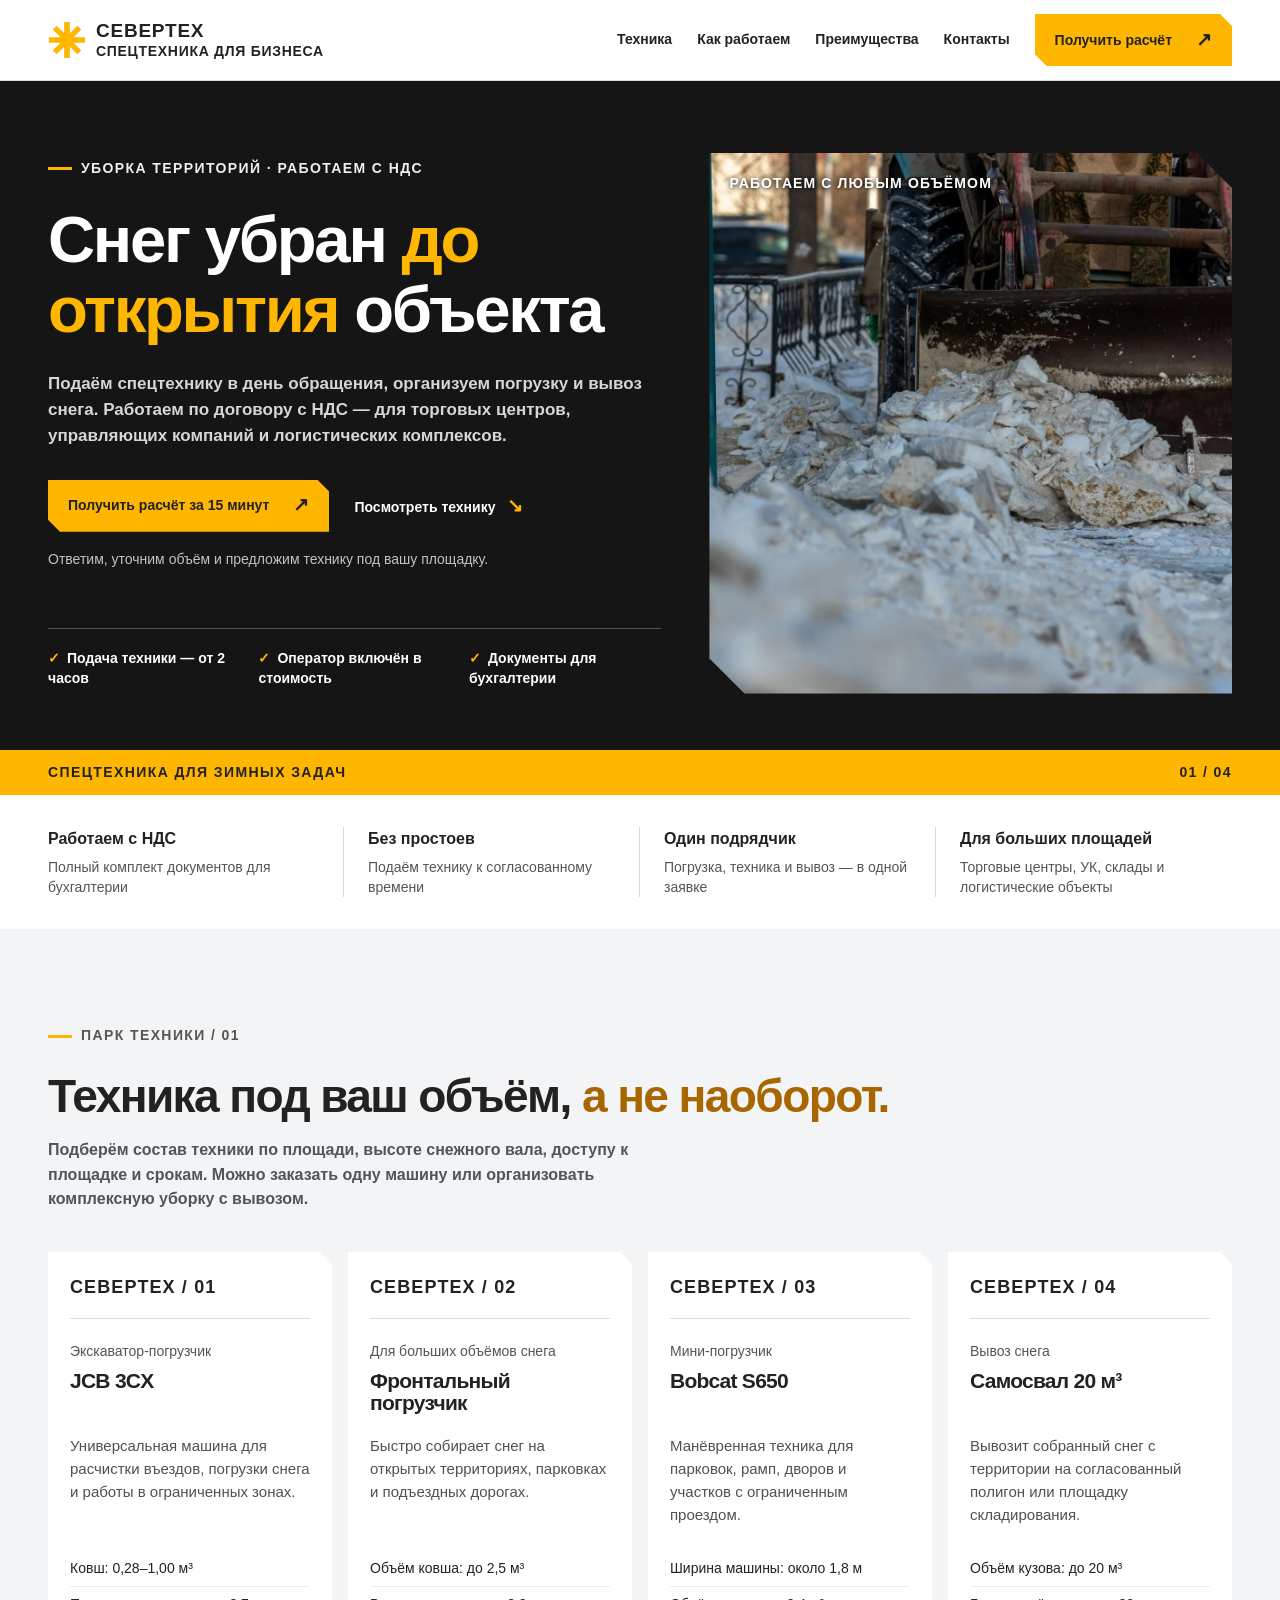
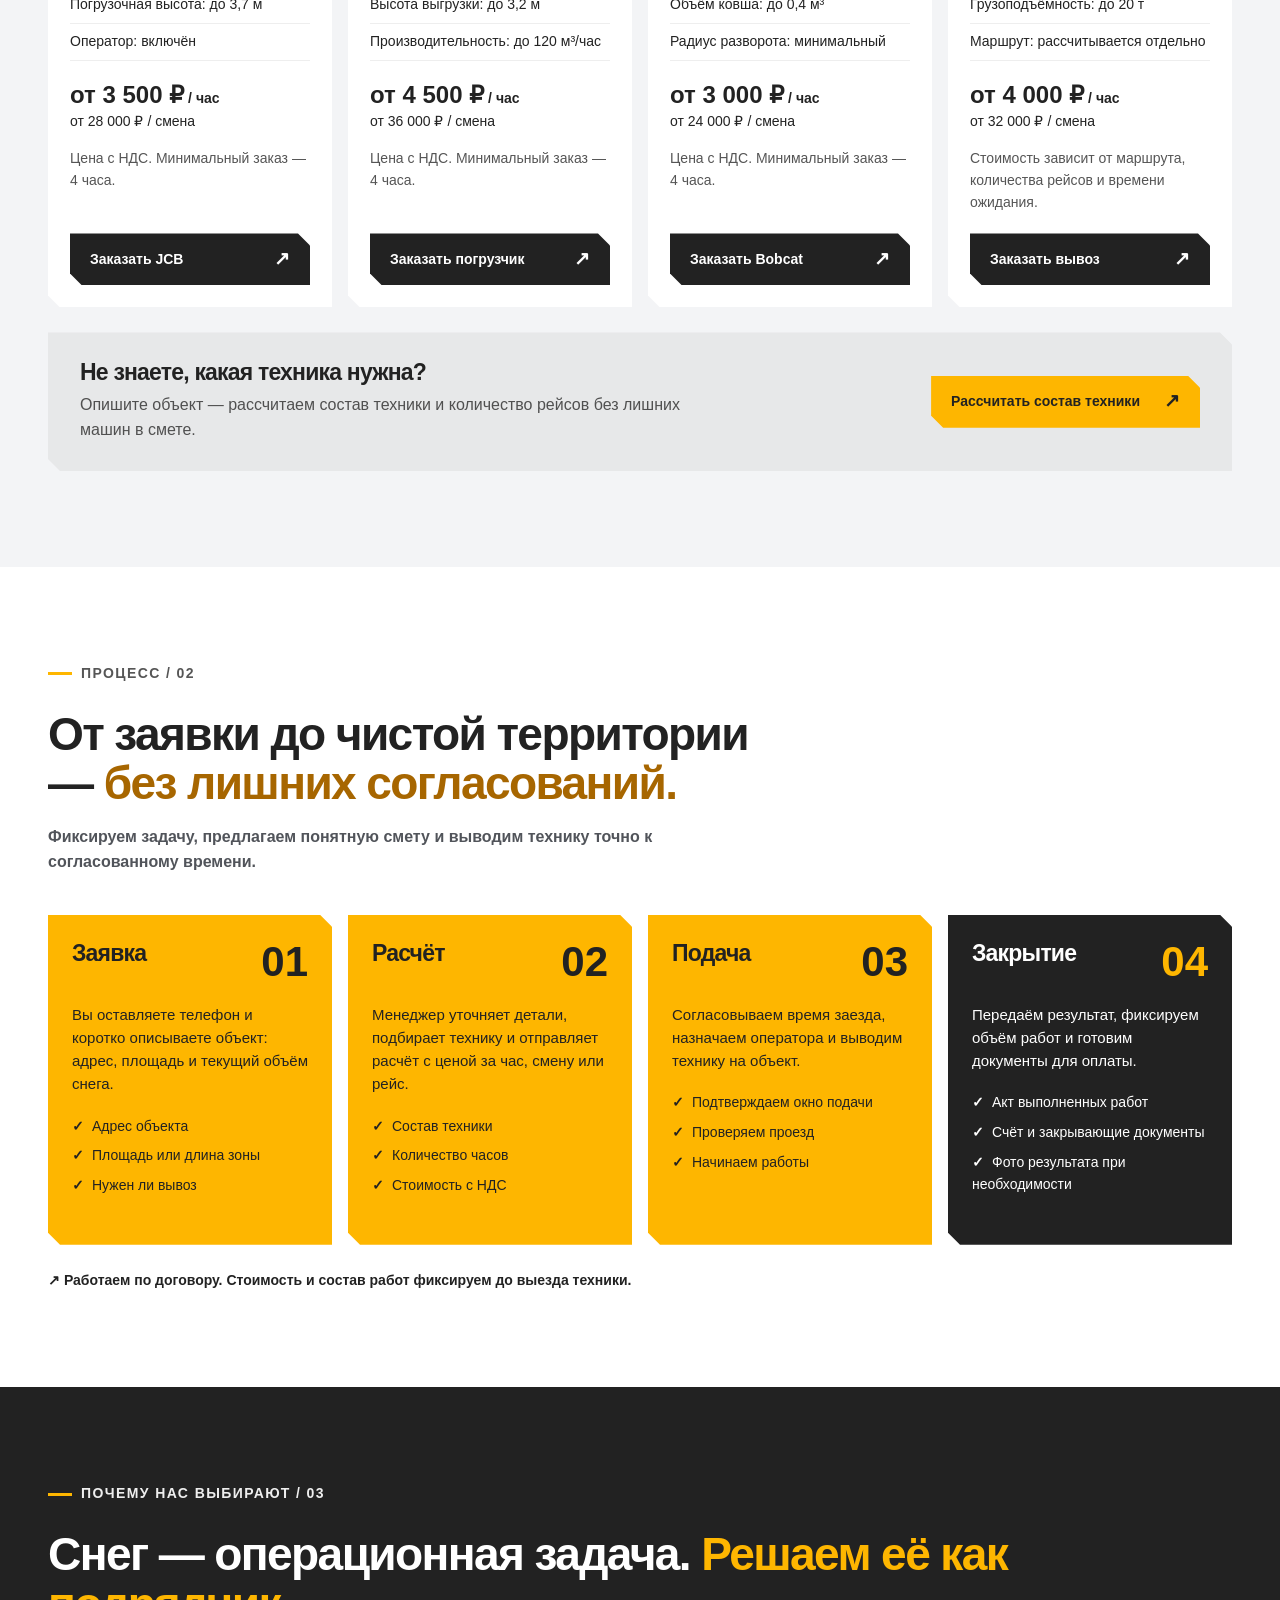
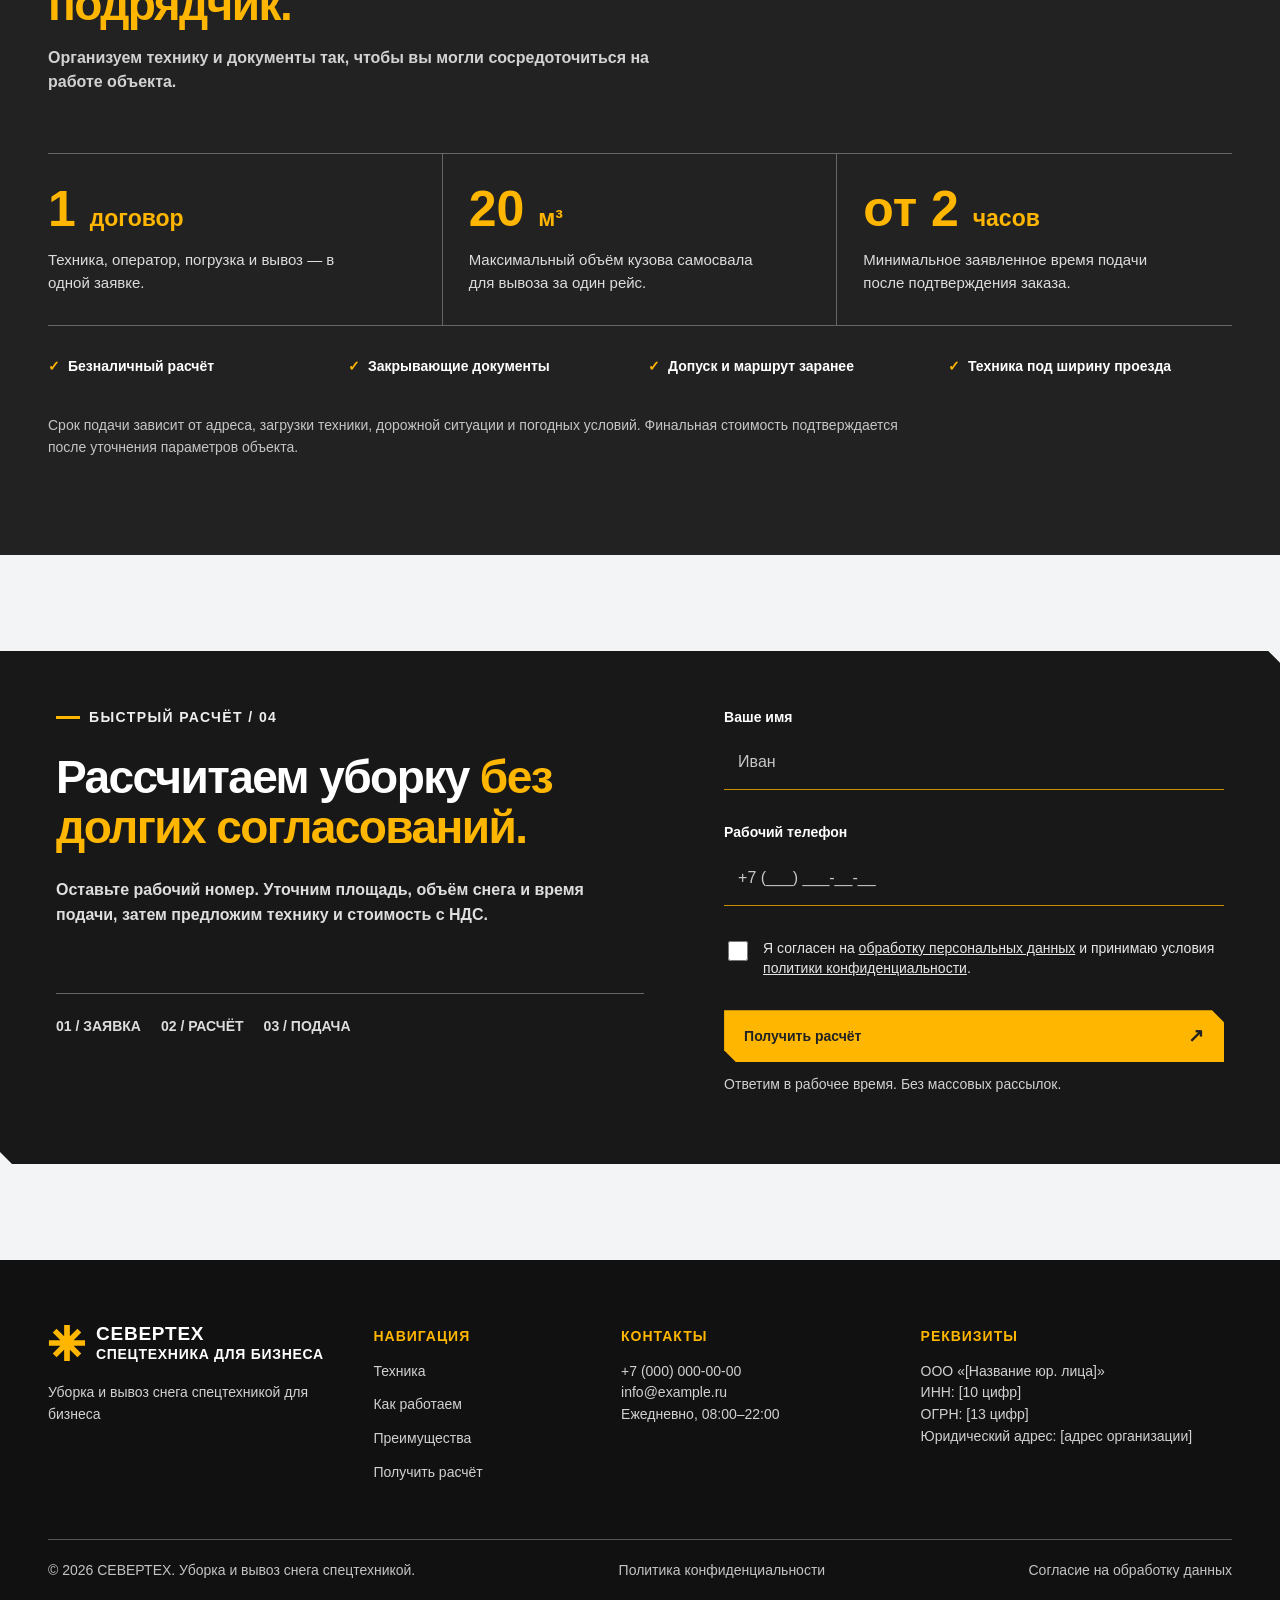
==== severtech/index.html @ ed46f7a3 "Initial commit: 23 clients added" ====
<!doctype html>
<html lang="ru">
<head>
 <meta charset="utf-8">
 <meta name="viewport" content="width=device-width, initial-scale=1">
 <title>Уборка и вывоз снега спецтехникой для бизнеса | СЕВЕРТЕХ</title>
 <meta name="description" content="Уборка территорий, погрузка и вывоз снега спецтехникой. JCB, фронтальные и мини-погрузчики, самосвалы 20 м³. Работаем с НДС. Получите расчёт.">
 <meta property="og:title" content="СЕВЕРТЕХ — уборка и вывоз снега">
 <meta property="og:description" content="Спецтехника для уборки и вывоза снега. Работаем с НДС.">
 <meta property="og:type" content="website">
 <link rel="icon" href="favicon.svg" type="image/svg+xml">
 <link rel="stylesheet" href="assets/css/styles.css">
 <script src="assets/js/database.js" defer></script>
 <script src="assets/js/dynamic.js" defer></script>
 <script src="assets/js/config.js" defer></script>
 <script src="assets/js/main.js" defer></script>
 <script src="assets/js/form.js" defer></script>
 <style>
   /* Фикс шрифтов для динамических элементов */
   .price strong .dyn-price-hour,
   .price span .dyn-price-shift,
   .card-top .dyn-name,
   .card-top .equip-number {
     font: inherit !important;
     color: inherit !important;
     display: inline !important;
     margin: 0 !important;
     padding: 0 !important;
   }

   /* Автоматическое растягивание карточек */
   @media (min-width: 1101px) {
     .equipment-grid {
       grid-template-columns: repeat(auto-fit, minmax(240px, 1fr)) !important;
     }
   }

   /* Фикс мобильной верстки */
   html, body {
     overflow-x: hidden !important;
     max-width: 100vw !important;
   }
   .wrap, .hero-grid, .hero-copy, .section-intro {
     max-width: 100% !important;
     box-sizing: border-box !important;
   }
   @media (max-width: 768px) {
     h1 {
       font-size: clamp(28px, 8vw, 40px) !important;
       word-break: break-word !important;
     }
     .hero-copy p, .eyebrow {
       word-break: break-word !important;
       white-space: normal !important;
     }
     .hero-badge {
       padding: 12px 14px !important;
       min-width: 100px !important;
     }
     .hero-badge strong {
       font-size: 1.4rem !important;
     }
   }

   /* Перенос описаний под заголовки и полужирное начертание для всех подзаголовков */
   .section-intro,
   .advantages-heading {
     display: flex !important;
     flex-direction: column !important;
     align-items: flex-start !important;
     justify-content: flex-start !important;
     gap: 16px !important;
   }
   .section-intro h2,
   .advantages-heading h2 {
     margin-bottom: 0 !important;
   }
   .section-intro > p,
   .advantages-heading > p {
     margin: 0 !important;
     max-width: 620px !important;
     text-align: left !important;
   }
   .hero-copy .lead,
   .section-intro > p,
   .advantages-heading > p,
   .form-copy > p:not(.eyebrow) {
     font-weight: 600 !important;
   }
 </style>
</head>
<body id="top">
 <a class="skip" href="#main">К содержанию</a>
 
 <header class="header" id="header">
   <div class="wrap header-inner">
     <a class="logo" href="#top" aria-label="Севертех — на главную">
       <svg class="logo-mark" viewBox="0 0 40 40" aria-hidden="true">
         <path fill="currentColor" d="M17 1h6v12l8-8 4 4-8 8h12v6H27l8 8-4 4-8-8v12h-6V27l-8 8-4-4 8-8H1v-6h12L5 9l4-4 8 8z" />
       </svg>
       <span><b class="dyn-name">СЕВЕРТЕХ</b><small>СПЕЦТЕХНИКА ДЛЯ БИЗНЕСА</small></span>
     </a>
     <button class="menu-toggle" aria-label="Открыть меню" aria-expanded="false" aria-controls="nav">
       <span aria-hidden="true"></span>
     </button>
     <div class="menu-overlay" hidden></div>
     <nav id="nav" aria-label="Основная навигация">
       <a href="#catalog">Техника</a>
       <a href="#process">Как работаем</a>
       <a href="#advantages">Преимущества</a>
       <a href="#contacts">Контакты</a>
       <a class="btn btn-primary nav-cta" href="#lead-form" data-event="click_header_cta">Получить расчёт <span>↗</span></a>
     </nav>
   </div>
 </header>
 
 <main id="main">
   <section class="hero">
     <div class="wrap hero-grid">
       <div class="hero-copy">
         <p class="eyebrow dyn-nds"><span></span> УБОРКА ТЕРРИТОРИЙ · РАБОТАЕМ С НДС</p>
         <h1>Снег убран <em>до открытия</em> объекта</h1>
         <p class="lead">Подаём спецтехнику в день обращения, организуем погрузку и вывоз снега. Работаем по договору <span class="dyn-nds">с НДС </span>— для торговых центров, управляющих компаний и логистических комплексов.</p>
         <div class="actions">
           <a class="btn btn-primary" href="#lead-form" data-event="click_hero_primary_cta">Получить расчёт за 15 минут <span>↗</span></a>
           <a class="text-link" href="#catalog">Посмотреть технику <span>↘</span></a>
         </div>
         <p class="micro">Ответим, уточним объём и предложим технику под вашу площадку.</p>
         <div class="hero-benefits">
           <span>Подача техники — от 2 часов</span>
           <span>Оператор включён в стоимость</span>
           <span>Документы для бухгалтерии</span>
         </div>
       </div>
       <div class="hero-visual">
         <img src="assets/img/hero.webp" width="1800" height="1200" alt="Погрузчик расчищает снег на городской территории">
         <div class="photo-label">РАБОТАЕМ С ЛЮБЫМ ОБЪЁМОМ</div>
       </div>
     </div>
     <div class="hero-bottom">
       <div class="wrap">СПЕЦТЕХНИКА ДЛЯ ЗИМНЫХ ЗАДАЧ <span>01 / 04</span></div>
     </div>
   </section>
   
   <section class="trust">
     <div class="wrap trust-grid">
       <div class="dyn-nds">
         <b>Работаем с НДС</b>
         <p>Полный комплект документов для бухгалтерии</p>
       </div>
       <div>
         <b>Без простоев</b>
         <p>Подаём технику к согласованному времени</p>
       </div>
       <div>
         <b>Один подрядчик</b>
         <p>Погрузка, техника и вывоз — в одной заявке</p>
       </div>
       <div>
         <b>Для больших площадей</b>
         <p>Торговые центры, УК, склады и логистические объекты</p>
       </div>
     </div>
   </section>
   
   <section id="catalog" class="section catalog">
     <div class="wrap">
       <div class="section-intro">
         <div>
           <p class="eyebrow dark-eye"><span></span> ПАРК ТЕХНИКИ / 01</p>
           <h2>Техника под ваш объём, <em>а не наоборот.</em></h2>
         </div>
         <p>Подберём состав техники по площади, высоте снежного вала, доступу к площадке и срокам. Можно заказать одну машину или организовать комплексную уборку с вывозом.</p>
       </div>
       <div class="equipment-grid">
         <article class="equipment" id="equip-jcb">
           <div class="card-top"><span><i class="dyn-name">СЕВЕРТЕХ</i> / <i class="equip-number">01</i></span></div>
           <p class="card-type">Экскаватор-погрузчик</p>
           <h3>JCB 3CX</h3>
           <p class="card-desc">Универсальная машина для расчистки въездов, погрузки снега и работы в ограниченных зонах.</p>
           <ul>
             <li>Ковш: 0,28–1,00 м³</li>
             <li>Погрузочная высота: до 3,7 м</li>
             <li>Оператор: включён</li>
           </ul>
           <div class="price">
             <strong>от <i class="dyn-price-hour">3 500</i> ₽<small> / час</small></strong>
             <span>от <i class="dyn-price-shift">28 000</i> ₽ / смена</span>
           </div>
           <p class="card-note"><span class="dyn-nds">Цена с НДС. </span>Минимальный заказ — 4 часа.</p>
           <a class="btn btn-dark" href="#lead-form" data-event="click_equipment_card_cta">Заказать JCB<span aria-hidden="true">↗</span></a>
         </article>
         
         <article class="equipment" id="equip-loader">
           <div class="card-top"><span><i class="dyn-name">СЕВЕРТЕХ</i> / <i class="equip-number">02</i></span></div>
           <p class="card-type">Для больших объёмов снега</p>
           <h3>Фронтальный погрузчик</h3>
           <p class="card-desc">Быстро собирает снег на открытых территориях, парковках и подъездных дорогах.</p>
           <ul>
             <li>Объём ковша: до 2,5 м³</li>
             <li>Высота выгрузки: до 3,2 м</li>
             <li>Производительность: до 120 м³/час</li>
           </ul>
           <div class="price">
             <strong>от <i class="dyn-price-hour">4 500</i> ₽<small> / час</small></strong>
             <span>от <i class="dyn-price-shift">36 000</i> ₽ / смена</span>
           </div>
           <p class="card-note"><span class="dyn-nds">Цена с НДС. </span>Минимальный заказ — 4 часа.</p>
           <a class="btn btn-dark" href="#lead-form" data-event="click_equipment_card_cta">Заказать погрузчик<span aria-hidden="true">↗</span></a>
         </article>
         
         <article class="equipment" id="equip-bobcat">
           <div class="card-top"><span><i class="dyn-name">СЕВЕРТЕХ</i> / <i class="equip-number">03</i></span></div>
           <p class="card-type">Мини-погрузчик</p>
           <h3>Bobcat S650</h3>
           <p class="card-desc">Манёвренная техника для парковок, рамп, дворов и участков с ограниченным проездом.</p>
           <ul>
             <li>Ширина машины: около 1,8 м</li>
             <li>Объём ковша: до 0,4 м³</li>
             <li>Радиус разворота: минимальный</li>
           </ul>
           <div class="price">
             <strong>от <i class="dyn-price-hour">3 000</i> ₽<small> / час</small></strong>
             <span>от <i class="dyn-price-shift">24 000</i> ₽ / смена</span>
           </div>
           <p class="card-note"><span class="dyn-nds">Цена с НДС. </span>Минимальный заказ — 4 часа.</p>
           <a class="btn btn-dark" href="#lead-form" data-event="click_equipment_card_cta">Заказать Bobcat<span aria-hidden="true">↗</span></a>
         </article>
         
         <article class="equipment" id="equip-dump">
           <div class="card-top"><span><i class="dyn-name">СЕВЕРТЕХ</i> / <i class="equip-number">04</i></span></div>
           <p class="card-type">Вывоз снега</p>
           <h3>Самосвал 20 м³</h3>
           <p class="card-desc">Вывозит собранный снег с территории на согласованный полигон или площадку складирования.</p>
           <ul>
             <li>Объём кузова: до 20 м³</li>
             <li>Грузоподъёмность: до 20 т</li>
             <li>Маршрут: рассчитывается отдельно</li>
           </ul>
           <div class="price">
             <strong>от <i class="dyn-price-hour">4 000</i> ₽<small> / час</small></strong>
             <span>от <i class="dyn-price-shift">32 000</i> ₽ / смена</span>
           </div>
           <p class="card-note">Стоимость зависит от маршрута, количества рейсов и времени ожидания.</p>
           <a class="btn btn-dark" href="#lead-form" data-event="click_equipment_card_cta">Заказать вывоз<span aria-hidden="true">↗</span></a>
         </article>
       </div>
       <div class="catalog-bottom">
         <div>
           <h3>Не знаете, какая техника нужна?</h3>
           <p>Опишите объект — рассчитаем состав техники и количество рейсов без лишних машин в смете.</p>
         </div>
         <a class="btn btn-primary" href="#lead-form" data-event="click_catalog_cta">Рассчитать состав техники <span>↗</span></a>
       </div>
     </div>
   </section>
   
   <section id="process" class="section process">
     <div class="wrap">
       <div class="section-intro">
         <div>
           <p class="eyebrow dark-eye"><span></span> ПРОЦЕСС / 02</p>
           <h2>От заявки до чистой территории — <em>без лишних согласований.</em></h2>
         </div>
         <p>Фиксируем задачу, предлагаем понятную смету и выводим технику точно к согласованному времени.</p>
       </div>
       <div class="steps">
         <article class="step">
           <div class="step-head">
             <h3>Заявка</h3>
             <span>01</span>
           </div>
           <p>Вы оставляете телефон и коротко описываете объект: адрес, площадь и текущий объём снега.</p>
           <ul>
             <li>Адрес объекта</li>
             <li>Площадь или длина зоны</li>
             <li>Нужен ли вывоз</li>
           </ul>
         </article>
         <article class="step">
           <div class="step-head">
             <h3>Расчёт</h3>
             <span>02</span>
           </div>
           <p>Менеджер уточняет детали, подбирает технику и отправляет расчёт с ценой за час, смену или рейс.</p>
           <ul>
             <li>Состав техники</li>
             <li>Количество часов</li>
             <li class="dyn-nds">Стоимость с НДС</li>
           </ul>
         </article>
         <article class="step">
           <div class="step-head">
             <h3>Подача</h3>
             <span>03</span>
           </div>
           <p>Согласовываем время заезда, назначаем оператора и выводим технику на объект.</p>
           <ul>
             <li>Подтверждаем окно подачи</li>
             <li>Проверяем проезд</li>
             <li>Начинаем работы</li>
           </ul>
         </article>
         <article class="step">
           <div class="step-head">
             <h3>Закрытие</h3>
             <span>04</span>
           </div>
           <p>Передаём результат, фиксируем объём работ и готовим документы для оплаты.</p>
           <ul>
             <li>Акт выполненных работ</li>
             <li>Счёт и закрывающие документы</li>
             <li>Фото результата при необходимости</li>
           </ul>
         </article>
       </div>
       <p class="process-note">↗   Работаем по договору. Стоимость и состав работ фиксируем до выезда техники.</p>
     </div>
   </section>
   
   <section id="advantages" class="section advantages">
     <div class="wrap">
       <p class="eyebrow"><span></span> ПОЧЕМУ НАС ВЫБИРАЮТ / 03</p>
       <div class="advantages-heading">
         <h2>Снег — операционная задача. <em>Решаем её как подрядчик.</em></h2>
         <p>Организуем технику и документы так, чтобы вы могли сосредоточиться на работе объекта.</p>
       </div>
       <div class="stats">
         <div>
           <strong>1 <small>договор</small></strong>
           <p>Техника, оператор, погрузка и вывоз — в одной заявке.</p>
         </div>
         <div>
           <strong>20 <small>м³</small></strong>
           <p>Максимальный объём кузова самосвала для вывоза за один рейс.</p>
         </div>
         <div>
           <strong>от 2 <small>часов</small></strong>
           <p>Минимальное заявленное время подачи после подтверждения заказа.</p>
         </div>
       </div>
       <div class="adv-list">
         <span>Безналичный расчёт</span>
         <span class="dyn-nds">Закрывающие документы</span>
         <span>Допуск и маршрут заранее</span>
         <span>Техника под ширину проезда</span>
       </div>
       <p class="disclaimer">Срок подачи зависит от адреса, загрузки техники, дорожной ситуации и погодных условий. Финальная стоимость подтверждается после уточнения параметров объекта.</p>
     </div>
   </section>
   
   <section id="lead-form" class="section lead-section">
     <style>
       #lead-form .form-box input.bg-transparent {
         background: transparent;
         border: 0;
         border-bottom: 1px solid #c98d00;
         border-radius: 0;
         color: #fff;
       }
       #lead-form .form-box input.bg-transparent::placeholder {
         color: #c7c7c7;
         opacity: 1;
       }
       #lead-form .form-box input.bg-transparent:focus {
         outline: none;
         border-bottom-color: #feb600;
         box-shadow: 0 2px 0 #feb600;
       }
       #lead-form .form-box input.bg-transparent:-webkit-autofill {
         -webkit-background-clip: text;
         -webkit-text-fill-color: #fff;
       }
     </style>

     <div class="wrap form-panel">
       <div class="form-copy">
         <p class="eyebrow"><span></span> БЫСТРЫЙ РАСЧЁТ / 04</p>
         <h2>Рассчитаем уборку <em>без долгих согласований.</em></h2>
         <p>Оставьте рабочий номер. Уточним площадь, объём снега и время подачи, затем предложим технику и стоимость <span class="dyn-nds">с НДС</span>.</p>
         <div class="form-benefit">
           <span>01 / ЗАЯВКА</span>
           <span>02 / РАСЧЁТ</span>
           <span>03 / ПОДАЧА</span>
         </div>
       </div>

       <div class="form-box">
         <form id="form" novalidate>
           <label for="name">Ваше имя</label>
           <input id="name" name="name" class="bg-transparent" placeholder="Иван" autocomplete="name" required>
           <p class="error" id="name-error" aria-live="polite"></p>
           
           <label for="phone">Рабочий телефон</label>
           <input id="phone" name="phone" class="bg-transparent" type="tel" inputmode="tel" placeholder="+7 (___) ___-__-__" autocomplete="tel" aria-describedby="phone-error" required>
           <p class="error" id="phone-error" aria-live="polite"></p>
           
           <label class="consent">
             <input type="checkbox" name="consent" required>
             <span>Я согласен на <a href="legal/personal-data-consent.html">обработку персональных данных</a> и принимаю условия <a href="legal/privacy-policy.html">политики конфиденциальности</a>.</span>
           </label>
           <p class="error" id="consent-error" aria-live="polite"></p>
           
           <button class="btn btn-primary form-submit" type="submit">Получить расчёт <span>↗</span></button>
           <p class="form-micro">Ответим в рабочее время. Без массовых рассылок.</p>
           <div class="form-message" role="status" aria-live="polite"></div>
         </form>

         <div id="success" hidden tabindex="-1">
           <p class="eyebrow"><span></span> ГОТОВО</p>
           <h3>Заявка принята</h3>
           <p>Спасибо. Мы уточним параметры объекта и свяжемся с вами для расчёта.</p>
           <button class="btn btn-primary" id="reset-form">Вернуться к странице ↗</button>
         </div>
       </div>
     </div>
   </section>
 </main>
 
 <footer id="contacts">
   <div class="wrap">
     <div class="footer-grid">
       <div>
         <a class="logo" href="#top">
           <svg class="logo-mark" viewBox="0 0 40 40" aria-hidden="true">
             <path fill="currentColor" d="M17 1h6v12l8-8 4 4-8 8h12v6H27l8 8-4 4-8-8v12h-6V27l-8 8-4-4 8-8H1v-6h12L5 9l4-4 8 8z" />
           </svg>
           <span><b class="dyn-name">СЕВЕРТЕХ</b><small>СПЕЦТЕХНИКА ДЛЯ БИЗНЕСА</small></span>
         </a>
         <p>Уборка и вывоз снега спецтехникой для бизнеса</p>
       </div>
       <div>
         <b>НАВИГАЦИЯ</b>
         <a href="#catalog">Техника</a>
         <a href="#process">Как работаем</a>
         <a href="#advantages">Преимущества</a>
         <a href="#lead-form">Получить расчёт</a>
       </div>
       <div>
         <b>КОНТАКТЫ</b>
         <p><span class="dyn-phone">+7 (000) 000-00-00</span><br>info@example.ru<br>Ежедневно, 08:00–22:00</p>
       </div>
       <div>
         <b>РЕКВИЗИТЫ</b>
         <p>ООО «[Название юр. лица]»<br>ИНН: [10 цифр]<br>ОГРН: [13 цифр]<br>Юридический адрес: [адрес организации]</p>
       </div>
     </div>
     <div class="footer-bottom">
       <span>© 2026 <span class="dyn-name">СЕВЕРТЕХ</span>. Уборка и вывоз снега спецтехникой.</span>
       <a href="legal/privacy-policy.html">Политика конфиденциальности</a>
       <a href="legal/personal-data-consent.html">Согласие на обработку данных</a>
     </div>
   </div>
 </footer>
</body>
</html>
---- severtech/assets/css/styles.css ----
:root{--dark:#222;--black:#151515;--orange:#feb600;--muted:#575b60;--line:#d9d9d6;--light:#f3f4f6;--clip:polygon(0 0,calc(100% - 12px) 0,100% 12px,100% 100%,12px 100%,0 calc(100% - 12px))}*{box-sizing:border-box}html{scroll-behavior:smooth}body{margin:0;color:var(--dark);font:16px/1.55 Inter,Arial,sans-serif}body.menu-open{overflow:hidden}h1,h2,h3,p{margin:0}h1,h2,h3{line-height:1.08;letter-spacing:-.035em}h1{font-size:clamp(42px,5.1vw,70px);font-weight:800}h2{font-size:clamp(32px,3.6vw,48px);font-weight:800}h3{font-size:23px}em{font-style:normal;color:var(--orange)}a{color:inherit;text-decoration:none}a:hover{text-decoration:underline}button,input{font:inherit}button{cursor:pointer}img{display:block;max-width:100%}.wrap{max-width:1296px;margin:auto;padding:0 48px}.skip{position:fixed;z-index:999;top:-80px;left:16px;background:white;color:#111;padding:12px}.skip:focus{top:8px}:focus-visible{outline:3px solid #fff;outline-offset:4px;box-shadow:0 0 0 6px #222}section[id],footer[id]{scroll-margin-top:96px}.header{position:sticky;top:0;z-index:30;background:#fff;border-bottom:1px solid #ddd}.header-inner{height:80px;display:flex;align-items:center;gap:32px;justify-content:space-between}.logo{display:inline-flex;align-items:center;gap:10px;line-height:1.1}.logo:hover{text-decoration:none}.logo-mark{width:38px;height:38px;flex:none;color:var(--orange)}.logo b{display:block;font-size:19px;letter-spacing:.04em}.logo small{font-size:14px;font-weight:700;letter-spacing:.05em}.header nav{display:flex;gap:25px;align-items:center;font-weight:700;font-size:14px}.btn{display:inline-flex;align-items:center;justify-content:space-between;gap:24px;min-height:52px;padding:14px 20px;font-size:14px;line-height:1.2;font-weight:800;border:0;clip-path:var(--clip);transition:transform .18s,background .18s;text-decoration:none}.btn:hover{transform:translateY(-2px);text-decoration:none}.btn span{font-size:19px}.btn-primary{background:var(--orange);color:#222}.btn-primary:hover{background:#e5a500}.btn-dark{background:#222;color:white}.btn-dark:hover{background:#feb600;color:#222}.menu-toggle,.menu-overlay{display:none}.hero{background:var(--black);color:#fff}.hero-grid{display:grid;grid-template-columns:1.08fr .92fr;gap:48px;padding-top:72px;padding-bottom:56px}.hero-copy{padding:5px 0}.eyebrow{font-size:14px;font-weight:800;letter-spacing:.1em;color:#eee;display:flex;align-items:center;gap:9px;margin-bottom:25px}.eyebrow span{display:inline-block;width:24px;height:3px;background:var(--orange)}.hero h1{max-width:690px}.lead{font-size:17px;color:#d6d6d6;max-width:595px;margin:25px 0 30px}.actions{display:flex;align-items:center;gap:25px}.text-link{font-weight:700;font-size:14px}.text-link span{color:var(--orange);font-size:19px;margin-left:8px}.micro{margin-top:17px;color:#c3c3c3;font-size:14px}.hero-benefits{display:grid;grid-template-columns:repeat(3,1fr);gap:18px;border-top:1px solid #555;margin-top:58px;padding-top:20px}.hero-benefits span{font-size:14px;font-weight:700;line-height:1.4}.hero-benefits span:before{content:'✓';color:var(--orange);margin-right:7px}.hero-visual{position:relative;min-height:480px;align-self:stretch;clip-path:polygon(0 0,calc(100% - 35px) 0,100% 35px,100% 100%,35px 100%,0 calc(100% - 35px))}.hero-visual img{width:100%;height:100%;object-fit:cover;position:absolute;inset:0}.photo-label{position:absolute;top:20px;left:20px;right:20px;color:white;font-size:14px;font-weight:800;letter-spacing:.08em;text-shadow:0 1px 5px #000;display:flex;justify-content:space-between}.hero-badge{position:absolute;bottom:0;right:0;background:var(--orange);color:#222;padding:22px 31px 30px;min-width:175px}.hero-badge strong{display:block;font-size:38px;line-height:1}.hero-badge span{display:block;font-size:14px;line-height:1.3;margin-top:10px;font-weight:700}.hero-bottom{background:#feb600;color:#222;font-size:14px;font-weight:800;letter-spacing:.1em;padding:12px 0}.hero-bottom .wrap{display:flex;justify-content:space-between}.trust{background:#fff}.trust-grid{display:grid;grid-template-columns:repeat(4,1fr);padding-top:32px;padding-bottom:32px}.trust-grid>div{padding:0 24px;border-right:1px solid var(--line)}.trust-grid>div:first-child{padding-left:0}.trust-grid>div:last-child{border:0}.trust-grid b{font-size:16px}.trust-grid p{font-size:14px;color:#555;margin-top:6px;line-height:1.4}.section{padding:96px 0}.catalog{background:var(--light)}.section-intro{display:grid;grid-template-columns:1.25fr .75fr;gap:70px;align-items:end;margin-bottom:40px}.dark-eye{color:#565656}.section-intro h2 em{color:#a76600}.section-intro>p{color:#51545a;max-width:500px}.equipment-grid{display:grid;grid-template-columns:repeat(4,minmax(0,1fr));gap:16px}.equipment{background:#fff;clip-path:var(--clip);padding:22px;display:flex;flex-direction:column;min-width:0}.card-top{display:flex;justify-content:space-between;border-bottom:1px solid #ddd;padding-bottom:16px;color:#666;font-size:14px;font-weight:800;letter-spacing:.08em}.card-top span:last-child{color:#222;font-size:18px}.card-type{font-size:14px;color:#52555a;margin:22px 0 7px}.equipment h3{font-size:21px;min-height:47px}.card-desc{font-size:15px;margin:17px 0;color:#4e5154;min-height:100px}.equipment ul,.step ul{list-style:none;padding:0;margin:0}.equipment li{font-size:14px;padding:7px 0;border-bottom:1px solid #eee}.price{margin-top:22px;display:flex;flex-direction:column;gap:4px}.price strong{font-size:24px;line-height:1}.price small{font-size:14px}.price span{font-size:14px}.card-note{font-size:14px;color:#555;margin:16px 0 20px;min-height:65px}.equipment .btn{margin-top:auto}.catalog-bottom{background:#e7e8e9;margin-top:25px;padding:28px 32px;display:flex;align-items:center;justify-content:space-between;gap:30px;clip-path:var(--clip)}.catalog-bottom p{margin-top:8px;color:#505050;max-width:650px}.process .section-intro h2{max-width:700px}.steps{display:grid;grid-template-columns:repeat(4,1fr);gap:16px}.step{background:var(--orange);clip-path:var(--clip);padding:26px 24px 30px;min-height:330px}.step:nth-child(4){background:#222;color:white}.step-head{display:flex;align-items:start;justify-content:space-between;gap:10px}.step-head span{font-size:42px;line-height:1;font-weight:800}.step:nth-child(4) .step-head span{color:var(--orange)}.step p{margin:20px 0;font-size:15px}.step li{font-size:14px;margin:8px 0}.step li:before{content:'✓';font-weight:800;margin-right:8px}.process-note{margin-top:25px;font-size:14px;font-weight:700}.advantages{background:#222;color:#fff}.advantages-heading{display:grid;grid-template-columns:1.2fr .6fr;gap:80px;align-items:end}.advantages-heading p{color:#d2d2d2}.stats{display:grid;grid-template-columns:repeat(3,1fr);margin-top:58px;border-top:1px solid #666;border-bottom:1px solid #666}.stats>div{padding:30px 26px;border-right:1px solid #666}.stats>div:first-child{padding-left:0}.stats>div:last-child{border:0}.stats strong{font-size:50px;line-height:1;font-weight:800;color:#feb600}.stats small{font-size:23px}.stats p{margin-top:14px;color:#ddd;max-width:290px;font-size:15px}.adv-list{display:grid;grid-template-columns:repeat(4,1fr);gap:16px;margin-top:30px;font-weight:700;font-size:14px}.adv-list span:before{content:'✓';color:var(--orange);margin-right:8px}.disclaimer{font-size:14px;color:#c5c5c5;margin-top:38px;max-width:850px}.lead-section{background:#f3f4f6}.form-panel{background:#181818;color:#fff;display:grid;grid-template-columns:1fr .85fr;gap:80px;padding:56px;clip-path:var(--clip)}.form-copy h2{max-width:600px}.form-copy>p:not(.eyebrow){margin-top:25px;color:#dedede;max-width:530px}.form-benefit{border-top:1px solid #666;display:flex;flex-wrap:wrap;gap:20px;padding-top:22px;margin-top:65px;font-size:14px;font-weight:800;color:#ddd}.form-box label:not(.consent){display:block;font-size:14px;font-weight:700;margin:0 0 8px}.form-box input:not([type=checkbox]){display:block;width:100%;border:1px solid #aaa;background:#fff;color:#222;padding:14px;min-height:52px}.form-box input::placeholder{color:#626262}.error{color:#ffb5a8;font-size:14px;min-height:21px;margin:3px 0 8px}.consent{display:flex;gap:12px;font-size:14px;line-height:1.45;color:#e7e7e7}.consent input{width:20px;height:20px;flex:none;accent-color:#feb600}.consent a{text-decoration:underline}.form-submit{width:100%}.form-submit:disabled{opacity:.65;cursor:wait}.form-micro{font-size:14px;color:#d0d0d0;margin-top:12px}.form-message{font-size:14px;color:#ffd1c8;margin-top:12px}#success h3{font-size:32px;margin-bottom:14px}#success p:not(.eyebrow){margin-bottom:25px}footer{background:#111;color:#eee;padding:64px 0 25px}.footer-grid{display:grid;grid-template-columns:1.1fr .8fr 1fr 1.2fr;gap:40px}.footer-grid>div>b{font-size:14px;letter-spacing:.07em;color:#feb600}.footer-grid p,.footer-grid a:not(.logo){display:block;font-size:14px;color:#d1d1d1;margin-top:12px}.footer-grid .logo{color:#fff}.footer-bottom{border-top:1px solid #555;display:flex;gap:25px;justify-content:space-between;margin-top:55px;padding-top:20px;color:#c4c4c4;font-size:14px}@media(max-width:1100px){.wrap{padding-left:32px;padding-right:32px}.header nav{gap:16px}.hero-grid{gap:25px}.equipment-grid,.steps{grid-template-columns:repeat(2,1fr)}.card-desc,.equipment h3,.card-note{min-height:0}.card-note{flex:1}.step{min-height:260px}}@media(max-width:1000px){.header-inner{height:68px}.menu-toggle{display:block;margin-left:auto;border:1px solid #222;background:#fff;min-width:44px;min-height:44px;font-size:22px}.menu-overlay:not([hidden]){display:block;position:fixed;inset:68px 0 0;background:#0009;z-index:1}.header nav{position:fixed;z-index:2;top:68px;right:0;background:#fff;width:min(100%,360px);padding:24px 24px 32px;display:none;align-items:stretch;flex-direction:column;gap:0;max-height:calc(100vh - 68px);overflow:auto}.header nav.open{display:flex}.header nav>a:not(.btn){padding:13px 0;border-bottom:1px solid #ddd}.nav-cta{margin-top:24px}.hero-grid{grid-template-columns:1fr;padding-top:48px}.hero-visual{min-height:400px}.hero-benefits{margin-top:36px}.trust-grid{grid-template-columns:repeat(2,1fr);gap:24px}.trust-grid>div,.trust-grid>div:first-child{padding:0;border:0}.section-intro,.advantages-heading{grid-template-columns:1fr;gap:20px}.section{padding:72px 0}.form-panel{grid-template-columns:1fr;gap:35px}.form-benefit{margin-top:30px}.footer-grid{grid-template-columns:repeat(2,1fr)}}@media(max-width:520px){.wrap{padding-left:16px;padding-right:16px}.hero-grid{padding-top:40px}.hero h1{font-size:42px}.lead{font-size:16px}.actions{display:flex;align-items:stretch;flex-direction:column;gap:18px}.actions .text-link{padding:8px 0}.hero-benefits{grid-template-columns:1fr;gap:12px}.hero-visual{min-height:300px}.trust-grid{grid-template-columns:1fr;gap:18px}.section{padding:64px 0}.equipment-grid,.steps,.stats,.adv-list{grid-template-columns:1fr}.catalog-bottom{align-items:stretch;flex-direction:column;padding:24px}.step{min-height:0}.stats>div,.stats>div:first-child{padding:24px 0;border-right:0;border-bottom:1px solid #666}.stats>div:last-child{border:0}.form-panel{padding:32px 22px}.footer-grid{grid-template-columns:1fr;gap:28px}.footer-bottom{flex-direction:column;gap:12px}.hero-bottom .wrap{gap:10px;font-size:14px}.btn{width:100%}}@media(prefers-reduced-motion:reduce){html{scroll-behavior:auto}*,*:before,*:after{transition:none!important;animation:none!important}.btn:hover{transform:none}}

.menu-toggle span,.menu-toggle span:before,.menu-toggle span:after{display:block;width:20px;height:2px;background:#222;position:relative;margin:auto}.menu-toggle span:before,.menu-toggle span:after{content:"";position:absolute;left:0}.menu-toggle span:before{top:-6px}.menu-toggle span:after{top:6px}

.btn:focus-visible{outline:none;box-shadow:inset 0 0 0 3px #fff,inset 0 0 0 6px #222}
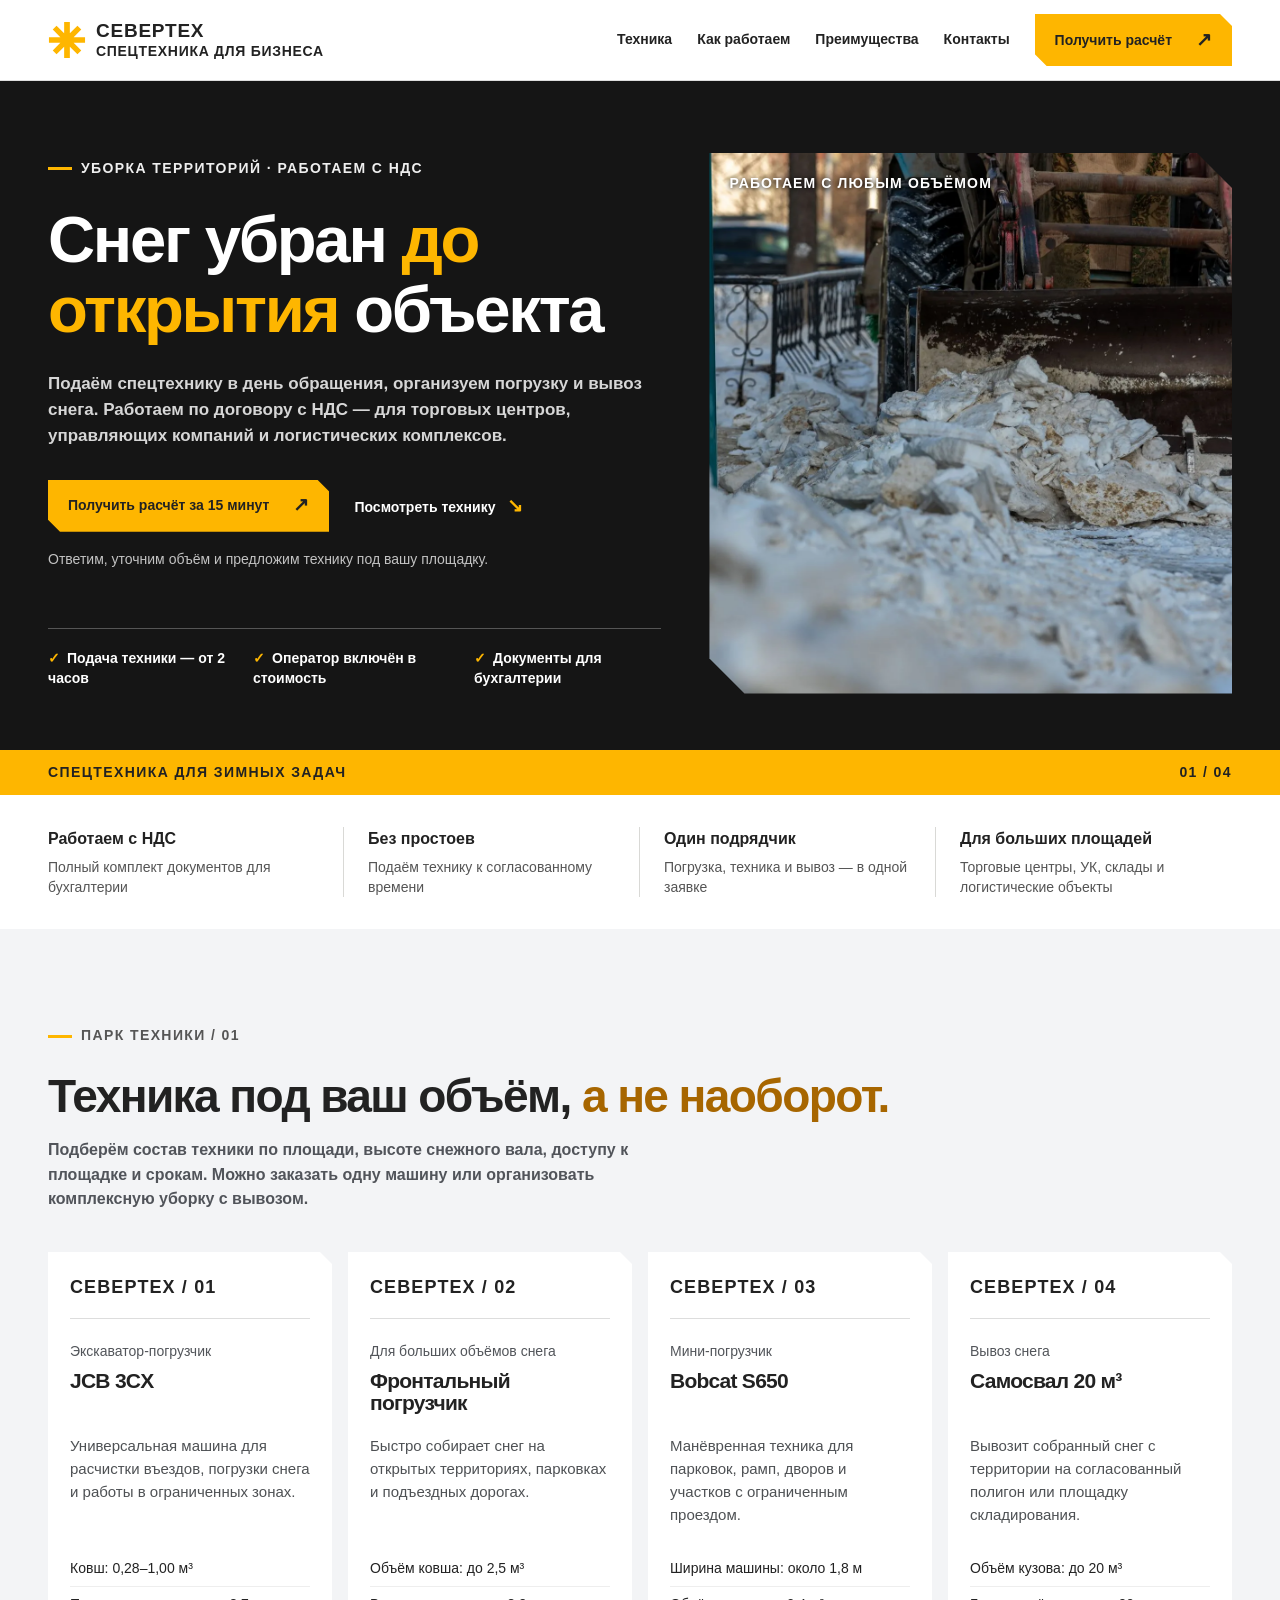
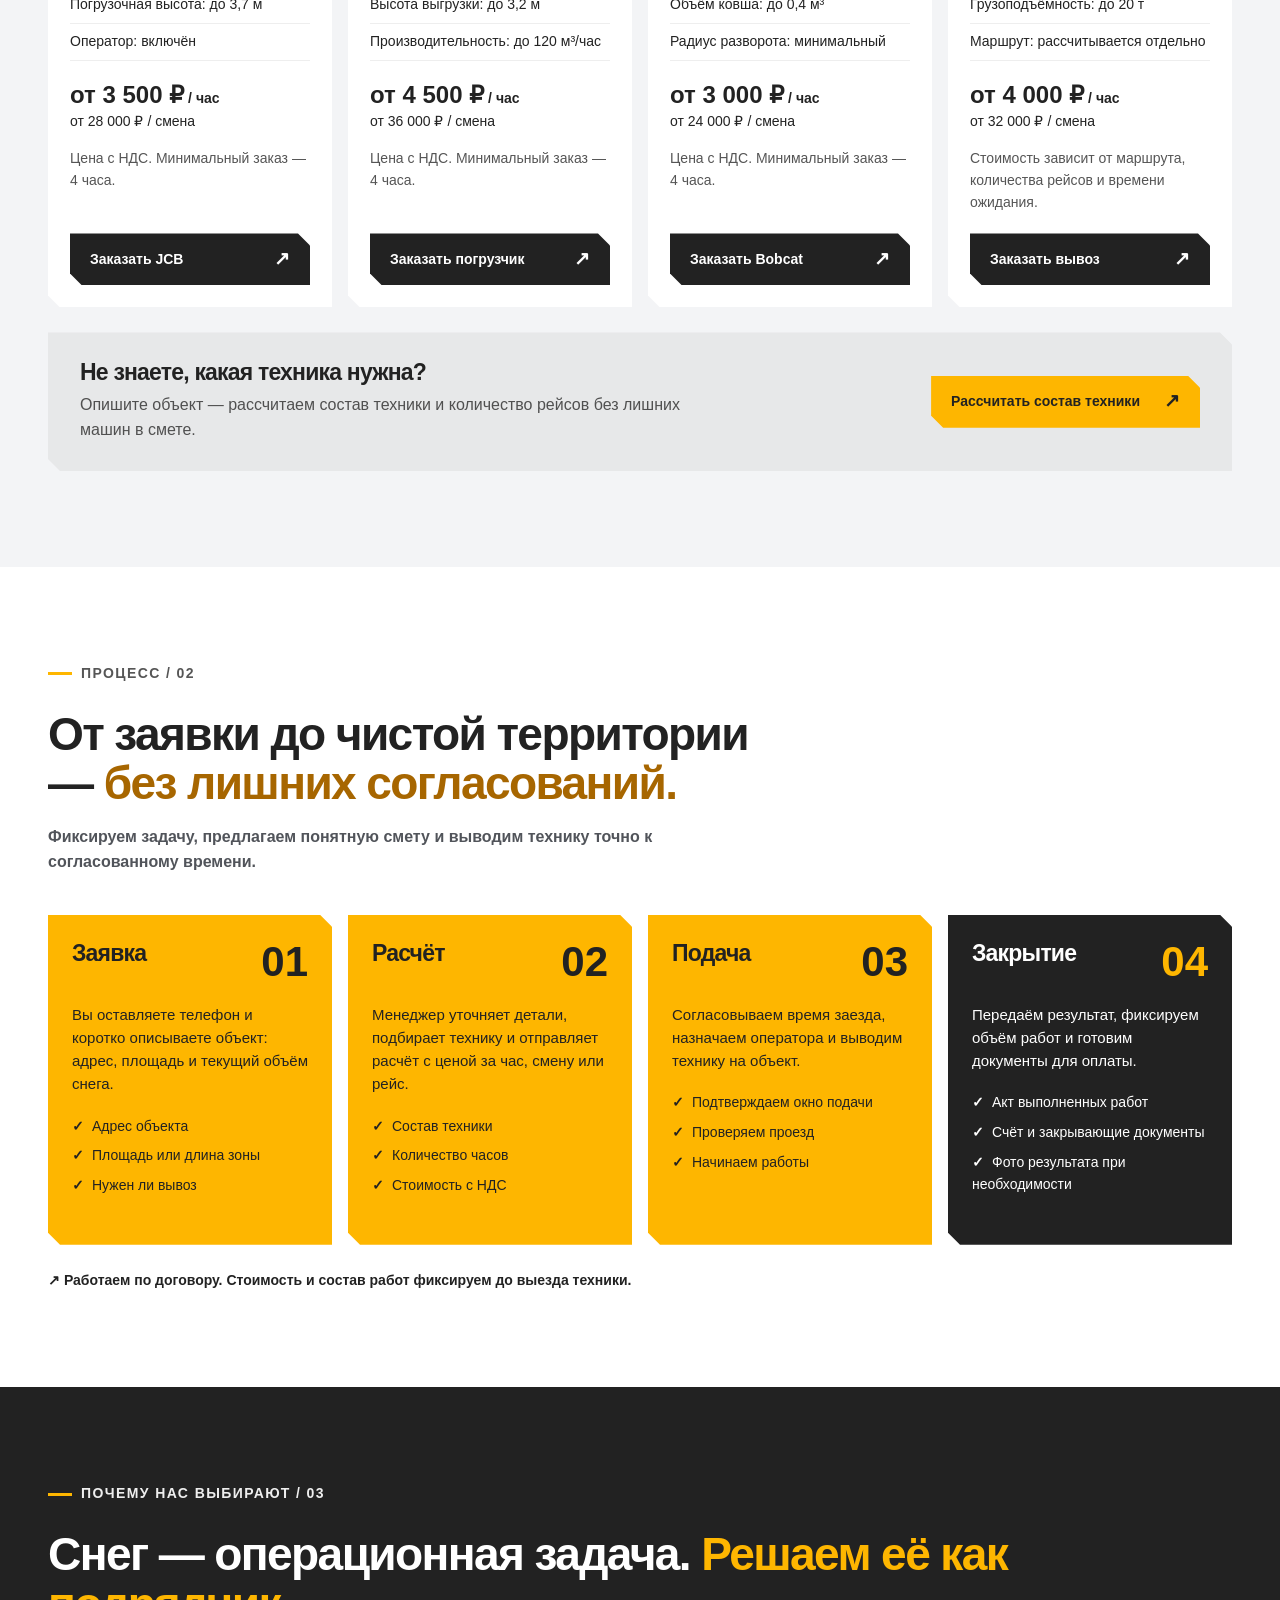
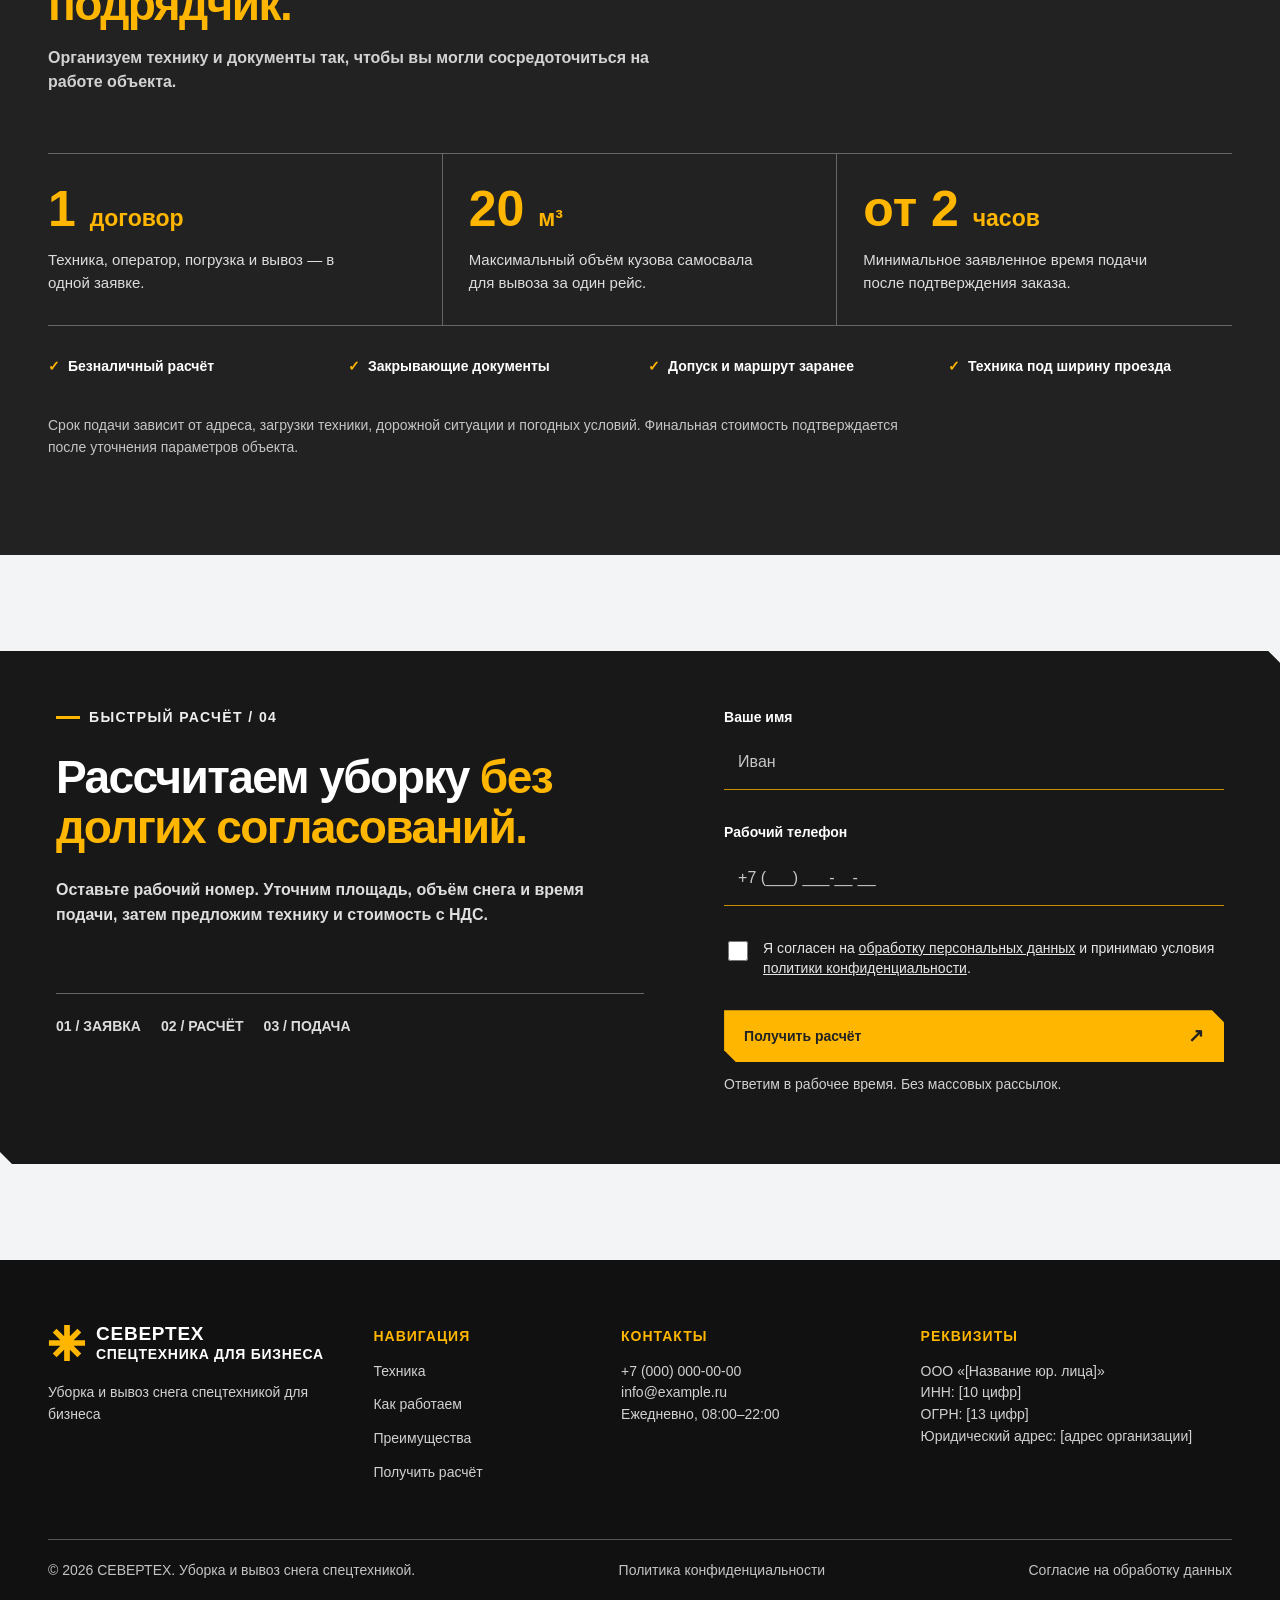
==== commit cde7e709: "style: fix alignment of hero benefits on desktop" ====
--- a/severtech/index.html
+++ b/severtech/index.html
@@ -3,10 +3,10 @@
 <head>
  <meta charset="utf-8">
  <meta name="viewport" content="width=device-width, initial-scale=1">
- <title>Уборка и вывоз снега спецтехникой для бизнеса | СЕВЕРТЕХ</title>
- <meta name="description" content="Уборка территорий, погрузка и вывоз снега спецтехникой. JCB, фронтальные и мини-погрузчики, самосвалы 20 м³. Работаем с НДС. Получите расчёт.">
- <meta property="og:title" content="СЕВЕРТЕХ — уборка и вывоз снега">
- <meta property="og:description" content="Спецтехника для уборки и вывоза снега. Работаем с НДС.">
+ <title>Уборка и вывоз снега спецтехникой | Коммерческое предложение</title>
+ <meta name="description" content="Подача спецтехники от 2 часов. Работа по договору с НДС для ТЦ и управляющих компаний.">
+ <meta property="og:title" content="Уборка и вывоз снега спецтехникой для бизнеса">
+ <meta property="og:description" content="Подача спецтехники от 2 часов. Работа с НДС для ТЦ, складов и УК.">
  <meta property="og:type" content="website">
  <link rel="icon" href="favicon.svg" type="image/svg+xml">
  <link rel="stylesheet" href="assets/css/styles.css">
@@ -59,6 +59,17 @@
      }
      .hero-badge strong {
        font-size: 1.4rem !important;
+     }
+   }
+
+   /* Выравнивание буллитов под кнопкой на ПК (мобилку не трогаем) */
+   @media (min-width: 769px) {
+     .hero-benefits {
+       display: flex !important;
+       justify-content: space-between !important;
+       align-items: flex-start !important;
+       width: 100% !important;
+       gap: 15px !important;
      }
    }
 
@@ -109,7 +120,7 @@
        <a href="#process">Как работаем</a>
        <a href="#advantages">Преимущества</a>
        <a href="#contacts">Контакты</a>
-       <a class="btn btn-primary nav-cta" href="#lead-form" data-event="click_header_cta">Получить расчёт <span>↗</span></a>
+       <a class="btn btn-primary nav-cta" href="#lead-form" data-event="click_header_cta">Получить расчёт <span>↗&#xFE0E;</span></a>
      </nav>
    </div>
  </header>
@@ -122,8 +133,8 @@
          <h1>Снег убран <em>до открытия</em> объекта</h1>
          <p class="lead">Подаём спецтехнику в день обращения, организуем погрузку и вывоз снега. Работаем по договору <span class="dyn-nds">с НДС </span>— для торговых центров, управляющих компаний и логистических комплексов.</p>
          <div class="actions">
-           <a class="btn btn-primary" href="#lead-form" data-event="click_hero_primary_cta">Получить расчёт за 15 минут <span>↗</span></a>
-           <a class="text-link" href="#catalog">Посмотреть технику <span>↘</span></a>
+           <a class="btn btn-primary" href="#lead-form" data-event="click_hero_primary_cta">Получить расчёт за 15 минут <span>↗&#xFE0E;</span></a>
+           <a class="text-link" href="#catalog">Посмотреть технику <span>↘&#xFE0E;</span></a>
          </div>
          <p class="micro">Ответим, уточним объём и предложим технику под вашу площадку.</p>
          <div class="hero-benefits">
@@ -188,7 +199,7 @@
              <span>от <i class="dyn-price-shift">28 000</i> ₽ / смена</span>
            </div>
            <p class="card-note"><span class="dyn-nds">Цена с НДС. </span>Минимальный заказ — 4 часа.</p>
-           <a class="btn btn-dark" href="#lead-form" data-event="click_equipment_card_cta">Заказать JCB<span aria-hidden="true">↗</span></a>
+           <a class="btn btn-dark" href="#lead-form" data-event="click_equipment_card_cta">Заказать JCB<span aria-hidden="true">↗&#xFE0E;</span></a>
          </article>
          
          <article class="equipment" id="equip-loader">
@@ -206,7 +217,7 @@
              <span>от <i class="dyn-price-shift">36 000</i> ₽ / смена</span>
            </div>
            <p class="card-note"><span class="dyn-nds">Цена с НДС. </span>Минимальный заказ — 4 часа.</p>
-           <a class="btn btn-dark" href="#lead-form" data-event="click_equipment_card_cta">Заказать погрузчик<span aria-hidden="true">↗</span></a>
+           <a class="btn btn-dark" href="#lead-form" data-event="click_equipment_card_cta">Заказать погрузчик<span aria-hidden="true">↗&#xFE0E;</span></a>
          </article>
          
          <article class="equipment" id="equip-bobcat">
@@ -224,7 +235,7 @@
              <span>от <i class="dyn-price-shift">24 000</i> ₽ / смена</span>
            </div>
            <p class="card-note"><span class="dyn-nds">Цена с НДС. </span>Минимальный заказ — 4 часа.</p>
-           <a class="btn btn-dark" href="#lead-form" data-event="click_equipment_card_cta">Заказать Bobcat<span aria-hidden="true">↗</span></a>
+           <a class="btn btn-dark" href="#lead-form" data-event="click_equipment_card_cta">Заказать Bobcat<span aria-hidden="true">↗&#xFE0E;</span></a>
          </article>
          
          <article class="equipment" id="equip-dump">
@@ -242,7 +253,7 @@
              <span>от <i class="dyn-price-shift">32 000</i> ₽ / смена</span>
            </div>
            <p class="card-note">Стоимость зависит от маршрута, количества рейсов и времени ожидания.</p>
-           <a class="btn btn-dark" href="#lead-form" data-event="click_equipment_card_cta">Заказать вывоз<span aria-hidden="true">↗</span></a>
+           <a class="btn btn-dark" href="#lead-form" data-event="click_equipment_card_cta">Заказать вывоз<span aria-hidden="true">↗&#xFE0E;</span></a>
          </article>
        </div>
        <div class="catalog-bottom">
@@ -250,7 +261,7 @@
            <h3>Не знаете, какая техника нужна?</h3>
            <p>Опишите объект — рассчитаем состав техники и количество рейсов без лишних машин в смете.</p>
          </div>
-         <a class="btn btn-primary" href="#lead-form" data-event="click_catalog_cta">Рассчитать состав техники <span>↗</span></a>
+         <a class="btn btn-primary" href="#lead-form" data-event="click_catalog_cta">Рассчитать состав техники <span>↗&#xFE0E;</span></a>
        </div>
      </div>
    </section>
@@ -314,7 +325,7 @@
            </ul>
          </article>
        </div>
-       <p class="process-note">↗   Работаем по договору. Стоимость и состав работ фиксируем до выезда техники.</p>
+       <p class="process-note">↗&#xFE0E;   Работаем по договору. Стоимость и состав работ фиксируем до выезда техники.</p>
      </div>
    </section>
    
@@ -401,7 +412,7 @@
            </label>
            <p class="error" id="consent-error" aria-live="polite"></p>
            
-           <button class="btn btn-primary form-submit" type="submit">Получить расчёт <span>↗</span></button>
+           <button class="btn btn-primary form-submit" type="submit">Получить расчёт <span>↗&#xFE0E;</span></button>
            <p class="form-micro">Ответим в рабочее время. Без массовых рассылок.</p>
            <div class="form-message" role="status" aria-live="polite"></div>
          </form>
@@ -410,7 +421,7 @@
            <p class="eyebrow"><span></span> ГОТОВО</p>
            <h3>Заявка принята</h3>
            <p>Спасибо. Мы уточним параметры объекта и свяжемся с вами для расчёта.</p>
-           <button class="btn btn-primary" id="reset-form">Вернуться к странице ↗</button>
+           <button class="btn btn-primary" id="reset-form">Вернуться к странице ↗&#xFE0E;</button>
          </div>
        </div>
      </div>
